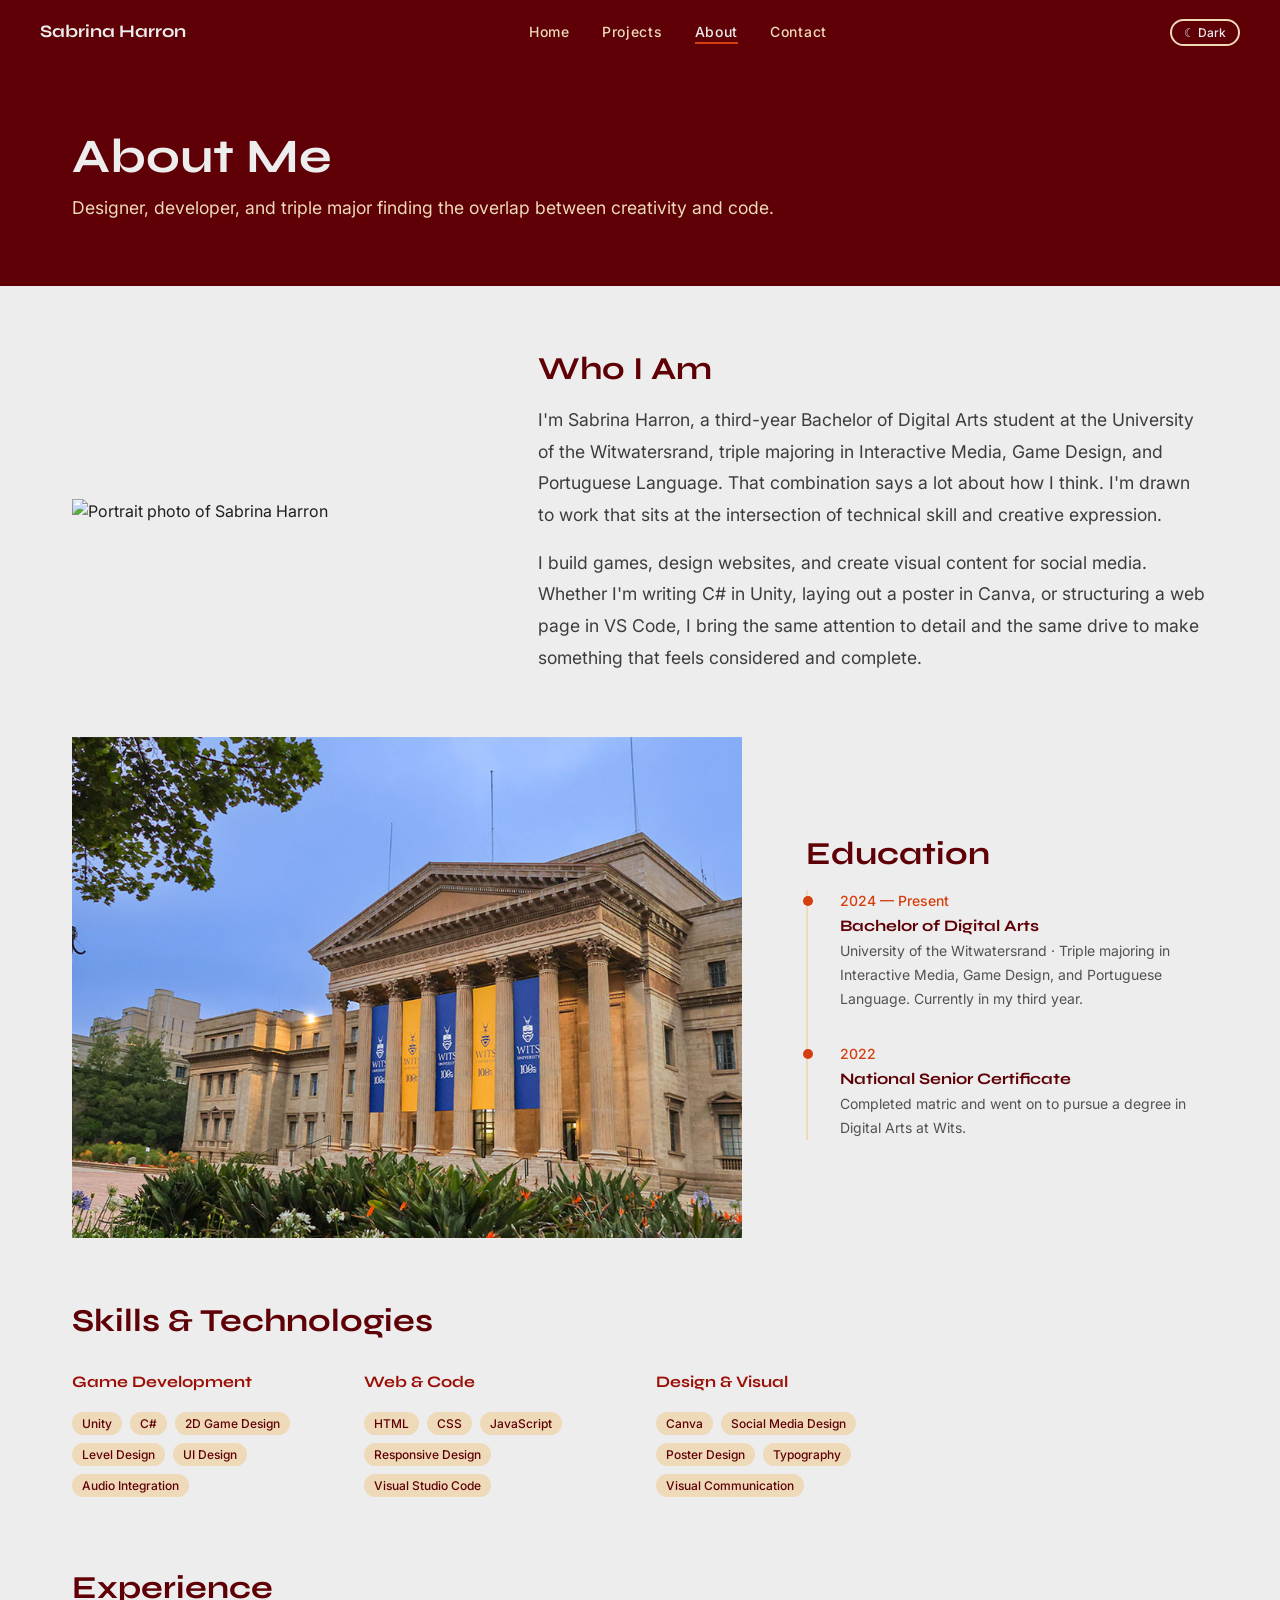
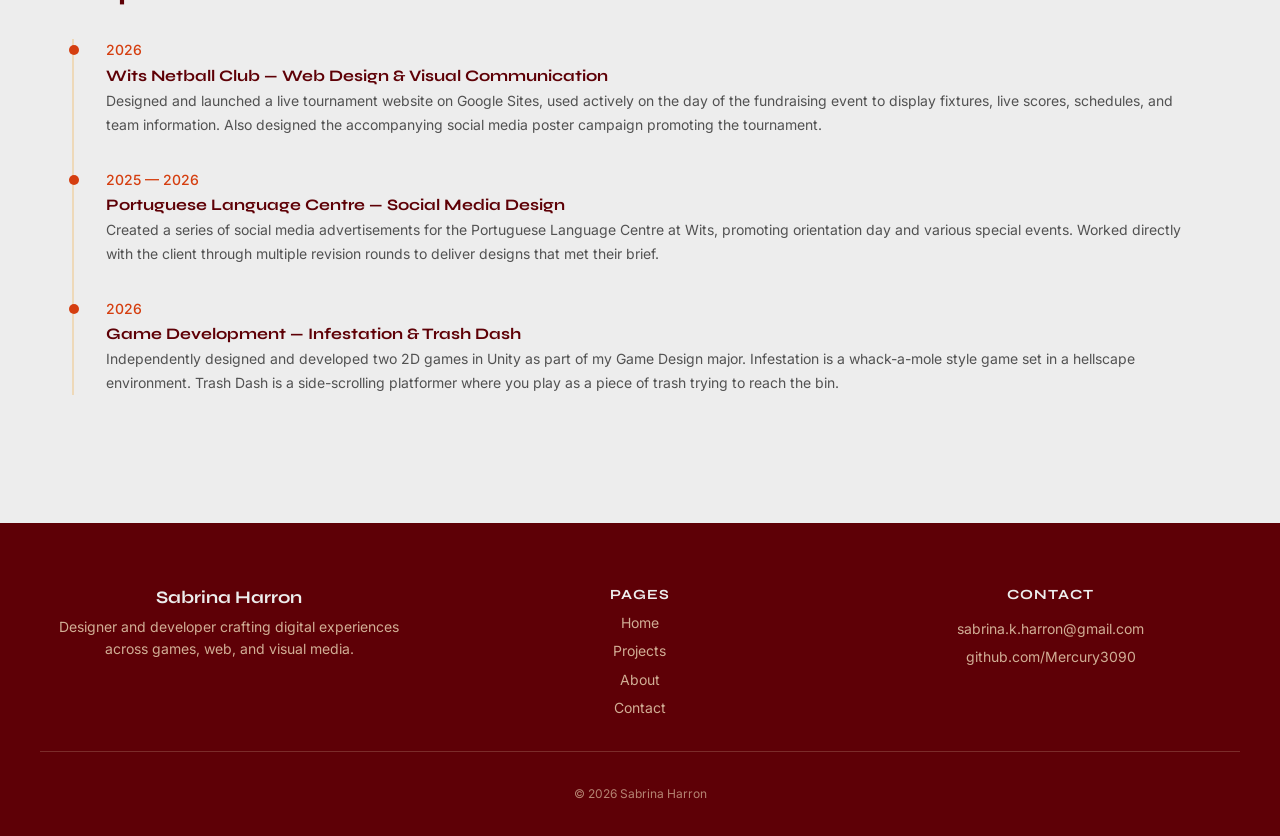
==== about.html @ 1bc6827d "Initial commit" ====
<!DOCTYPE html>
<html lang="en">
<head>
  <meta charset="UTF-8">
  <meta name="viewport" content="width=device-width, initial-scale=1.0">
  <title>About — Sabrina Harron</title>
  <link rel="stylesheet" href="css/styles.css">
  <script src="js/navigation.js" defer></script>
  <script src="js/theme.js" defer></script>
  
</head>
<body>
  <main>
    <section class="page-header">
      <div class="container">
        <h1>About Me</h1>
        <p>Designer, developer, and triple major finding the overlap between creativity and code.</p>
      </div>
    </section>

    <section class="about-section container">

      <div class="about-row">
        <div class="about-image">
          <img src="images/profile/profile.jpg" alt="Portrait photo of Sabrina Harron">
        </div>
        <div class="about-text">
          <h2>Who I Am</h2>
          <p>
            I'm Sabrina Harron, a third-year Bachelor of Digital Arts student at the University 
            of the Witwatersrand, triple majoring in Interactive Media, Game Design, and 
            Portuguese Language. That combination says a lot about how I think. I'm drawn to 
            work that sits at the intersection of technical skill and creative expression.
          </p>
          <p>
            I build games, design websites, and create visual content for social media. Whether 
            I'm writing C# in Unity, laying out a poster in Canva, or structuring a web page 
            in VS Code, I bring the same attention to detail and the same drive to make 
            something that feels considered and complete.
          </p>
        </div>
      </div>

      <div class="about-row about-row-reverse">
        <div class="about-text">
          <h2>Education</h2>
          <div class="timeline">
            <div class="timeline-item">
              <span class="timeline-year">2024 — Present</span>
              <h3>Bachelor of Digital Arts</h3>
              <p>University of the Witwatersrand · Triple majoring in Interactive Media, 
              Game Design, and Portuguese Language. Currently in my third year.</p>
            </div>
            <div class="timeline-item">
              <span class="timeline-year">2022</span>
              <h3>National Senior Certificate</h3>
              <p>Completed matric and went on to pursue a degree in Digital Arts at Wits.</p>
            </div>
          </div>
        </div>
            <div class="about-image about-image-secondary">
              <img src="images/projects/wits.jpg" alt="University of the Witwatersrand campus">
            </div>
        </div>
      </div>

      <div class="about-skills">
        <h2>Skills & Technologies</h2>
        <div class="skills-grid">

          <div class="skill-group">
            <h3>Game Development</h3>
            <div class="card-tags">
              <span class="tag">Unity</span>
              <span class="tag">C#</span>
              <span class="tag">2D Game Design</span>
              <span class="tag">Level Design</span>
              <span class="tag">UI Design</span>
              <span class="tag">Audio Integration</span>
            </div>
          </div>

          <div class="skill-group">
            <h3>Web & Code</h3>
            <div class="card-tags">
              <span class="tag">HTML</span>
              <span class="tag">CSS</span>
              <span class="tag">JavaScript</span>
              <span class="tag">Responsive Design</span>
              <span class="tag">Visual Studio Code</span>
            </div>
          </div>

          <div class="skill-group">
            <h3>Design & Visual</h3>
            <div class="card-tags">
              <span class="tag">Canva</span>
              <span class="tag">Social Media Design</span>
              <span class="tag">Poster Design</span>
              <span class="tag">Typography</span>
              <span class="tag">Visual Communication</span>
            </div>
          </div>

        </div>
      </div>

      <div class="about-experience">
        <h2>Experience</h2>
        <div class="timeline">

          <div class="timeline-item">
            <span class="timeline-year">2026</span>
            <h3>Wits Netball Club — Web Design & Visual Communication</h3>
            <p>Designed and launched a live tournament website on Google Sites, used 
            actively on the day of the fundraising event to display fixtures, live scores, 
            schedules, and team information. Also designed the accompanying social media 
            poster campaign promoting the tournament.</p>
          </div>

          <div class="timeline-item">
            <span class="timeline-year">2025 — 2026</span>
            <h3>Portuguese Language Centre — Social Media Design</h3>
            <p>Created a series of social media advertisements for the Portuguese Language 
            Centre at Wits, promoting orientation day and various special events. Worked 
            directly with the client through multiple revision rounds to deliver designs 
            that met their brief.</p>
          </div>

          <div class="timeline-item">
            <span class="timeline-year">2026</span>
            <h3>Game Development — Infestation & Trash Dash</h3>
            <p>Independently designed and developed two 2D games in Unity as part of my 
            Game Design major. Infestation is a whack-a-mole style game set in a hellscape 
            environment. Trash Dash is a side-scrolling platformer where you play as a piece 
            of trash trying to reach the bin.</p>
          </div>

        </div>
      </div>

    </section>

  </main>

  <footer class="site-footer">
  <div class="footer-grid">
    <div class="footer-brand">
      <h3>Sabrina Harron</h3>
      <p>Designer and developer crafting digital experiences across games, web, and visual media.</p>
    </div>
    <div class="footer-links">
      <h4>Pages</h4>
      <ul>
        <li><a href="index.html">Home</a></li>
        <li><a href="projects.html">Projects</a></li>
        <li><a href="about.html">About</a></li>
        <li><a href="contact.html">Contact</a></li>
      </ul>
    </div>
    <div class="footer-contact">
      <h4>Contact</h4>
      <a href="mailto:sabrina.k.harron@gmail.com">sabrina.k.harron@gmail.com</a>
      <a href="https://github.com/Mercury3090" target="_blank" rel="noopener">github.com/Mercury3090</a>
    </div>
  </div>
  <div class="footer-bottom">
    <p>&copy; 2026 Sabrina Harron</p>
  </div>
</footer>

</body>
</html>
---- css/styles.css ----
/* ── Fonts ── */
@import url('https://fonts.googleapis.com/css2?family=Syne:wght@400;500;700&family=Inter:wght@400;500&display=swap');

/* ── Variables ── */
:root {
  /* Colours */
  --color-deep-red: #5E0006; /*deep red*/
  --color-dark-red: #9B0F06; /*dark red*/
  --color-accent: #D53E0F;/*orange*/
  --color-beige: #EED9B9;/*beige*/
  --color-black: #1F1F1F;/*off-black*/
  --color-off-white: #EDEDED; /*off white*/

  /*TypographY*/
  --font-heading: 'Syne', sans-serif;
  --font-body: 'Inter', sans-serif;

  /*Type scale*/
  --text-h1: 3rem;
  --text-h2: 2rem;
  --text-h3: 1.4rem;
  --text-body: 1rem;
  --text-small: 0.875rem;

  /*Spacing*/
  --space-xs: 0.5rem;
  --space-sm: 1rem;
  --space-md: 2rem;
  --space-lg: 4rem;

  /*Border radius*/
  --radius-sm: 4px;
  --radius-md: 8px;
  --radius-lg: 16px;
}

/*BASE STYLE*/
* {
  margin: 0;
  padding: 0;
  box-sizing: border-box;
}

body {
  font-family: var(--font-body);
  font-size: var(--text-body);
  line-height: 1.6;
  color: var(--color-black);
  background-color: var(--color-off-white);
}

h1, h2, h3, h4 {
  font-family: var(--font-heading);
  font-weight: 700;
  line-height: 1.2;
}

h1 { font-size: var(--text-h1); }
h2 { font-size: var(--text-h2); }
h3 { font-size: var(--text-h3); }

/*NAVIGATION*/
.site-header {
  position: sticky;
  top: 0;
  z-index: 100;
  background-color: var(--color-deep-red);
  padding: 0 var(--space-md);
}

.nav {
  max-width: 1200px;
  margin: 0 auto;
  display: flex;
  align-items: center;
  justify-content: space-between;
  height: 64px;
}

.nav-logo {
  font-family: var(--font-heading);
  font-weight: 700;
  font-size: 1.1rem;
  color: var(--color-off-white);
  text-decoration: none;
}

.nav-links {
  list-style: none;
  display: flex;
  gap: var(--space-md);
}

.nav-links a {
  color: var(--color-beige);
  text-decoration: none;
  font-size: var(--text-small);
  font-weight: 500;
  letter-spacing: 0.05em;
  transition: color 0.2s ease;
}

.nav-links a:hover,
.nav-links a.active {
  color: var(--color-off-white);
}

.nav-links a.active {
  border-bottom: 2px solid var(--color-accent);
  padding-bottom: 2px;
}

/*HAMBURGER BUTTON*/
.nav-toggle {
  display: none;
  flex-direction: column;
  gap: 5px;
  background: none;
  border: none;
  cursor: pointer;
  padding: 4px;
}

.nav-toggle span {
  display: block;
  width: 24px;
  height: 2px;
  background-color: var(--color-off-white);
  transition: all 0.3s ease;
}

/*MOBILE STYLES*/
@media (max-width: 768px) {
  .nav-toggle {
    display: flex;
  }

  .nav-links {
    display: none;
    position: absolute;
    top: 64px;
    left: 0;
    right: 0;
    flex-direction: column;
    background-color: var(--color-deep-red);
    padding: var(--space-sm) var(--space-md);
    gap: var(--space-sm);
  }

  .nav-links.open {
    display: flex;
  }
}
/*UTILITIES */
.container {
  max-width: 1200px;
  margin: 0 auto;
  padding: 0 var(--space-md);
}

/*BUTTONS*/
.btn {
  display: inline-block;
  padding: 0.75rem 1.75rem;
  border-radius: var(--radius-md);
  font-family: var(--font-body);
  font-weight: 500;
  font-size: var(--text-small);
  text-decoration: none;
  cursor: pointer;
  border: none;
  transition: background-color 0.2s ease, transform 0.2s ease;
}

.btn:hover {
  transform: translateY(-2px);
}

.btn-primary {
  background-color: var(--color-accent);
  color: var(--color-off-white);
}

.btn-primary:hover {
  background-color: var(--color-dark-red);
}

.btn-secondary {
  background-color: transparent;
  color: var(--color-accent);
  border: 2px solid var(--color-accent);
}

.btn-secondary:hover {
  background-color: var(--color-accent);
  color: var(--color-off-white);
}

/*HERO INFO*/
.hero {
  min-height: 90vh;
  display: flex;
  align-items: center;
  justify-content: space-between;
  padding: var(--space-lg) var(--space-md);
  max-width: 1200px;
  margin: 0 auto;
  gap: var(--space-md);
}

.hero-content {
  max-width: 600px;
  display: flex;
  flex-direction: column;
  gap: var(--space-sm);
}

.hero-tag {
  font-size: var(--text-small);
  font-weight: 500;
  color: var(--color-accent);
  letter-spacing: 0.1em;
  text-transform: uppercase;
}

.hero h1 {
  font-size: clamp(2.5rem, 5vw, 4rem);
  color: var(--color-deep-red);
}

.hero-tagline {
  font-size: 1.1rem;
  color: var(--color-black);
  opacity: 0.8;
  max-width: 500px;
}

.hero-visual {
  width: 400px;
  height: 400px;
  border-radius: 50%;
  background-color: var(--color-beige);
  flex-shrink: 0;
}

.hero-visual img {
  width: 100%;
  height: 100%;
  object-fit: cover;
  border-radius: 50%;
}

/*INTRO*/
.intro {
  padding: var(--space-lg) var(--space-md);
  border-top: 1px solid var(--color-beige);
}

.intro-text {
  font-size: 1.15rem;
  max-width: 700px;
  color: var(--color-black);
  opacity: 0.85;
}

/*FEATURED PROJECTS*/
.featured {
  padding: var(--space-lg) var(--space-md);
  display: flex;
  flex-direction: column;
  gap: var(--space-md);
}

.featured h2 {
  color: var(--color-deep-red);
}

.featured-grid {
  display: grid;
  grid-template-columns: repeat(auto-fill, minmax(300px, 1fr));
  gap: var(--space-md);
}

.project-card {
  background-color: white;
  border-radius: var(--radius-lg);
  overflow: hidden;
  border: 1px solid var(--color-beige);
  transition: transform 0.3s ease, box-shadow 0.3s ease;
}

.project-card:hover {
  transform: translateY(-6px);
  box-shadow: 0 12px 32px rgba(94, 0, 6, 0.12);
}

.card-image {
  width: 100%;
  height: 220px;
  overflow: hidden;
  background-color: var(--color-beige);
}

.card-image img {
  width: 100%;
  height: 100%;
  object-fit: cover;
  transition: transform 0.3s ease;
}

.project-card:hover .card-image img {
  transform: scale(1.05);
}

.card-body {
  padding: var(--space-sm);
  display: flex;
  flex-direction: column;
  gap: var(--space-xs);
}

.card-body h3 {
  color: var(--color-deep-red);
}

.card-body p {
  color: var(--color-black);
  opacity: 0.75;
  font-size: var(--text-small);
}

.featured-cta {
  text-align: center;
  margin-top: var(--space-sm);
}

/*FOOTER*/
.site-footer {
  background-color: var(--color-deep-red);
  color: var(--color-beige);
  padding: var(--space-md);
  text-align: center;
  font-size: var(--text-small);
  margin-top: var(--space-lg);
}

@media (max-width: 768px) {
  .hero {
    flex-direction: column;
    min-height: auto;
    padding: var(--space-md);
    text-align: center;
    align-items: center;
  }

  .hero-visual {
    width: 250px;
    height: 250px;
  }

  .hero-tagline {
    margin: 0 auto;
  }
}
/*PAGE HEADER*/
.page-header {
  background-color: var(--color-deep-red);
  color: var(--color-off-white);
  padding: var(--space-lg) var(--space-md);
}

.page-header h1 {
  color: var(--color-off-white);
  margin-bottom: var(--space-xs);
}

.page-header p {
  color: var(--color-beige);
  font-size: 1.1rem;
}

/*PROJECTS SECTION*/
.projects-section {
  padding: var(--space-lg) var(--space-md);
  display: flex;
  flex-direction: column;
  gap: var(--space-lg);
}

.projects-category {
  display: flex;
  flex-direction: column;
  gap: var(--space-md);
}

.category-title {
  font-size: 1.2rem;
  color: var(--color-dark-red);
  padding-bottom: var(--space-xs);
  border-bottom: 2px solid var(--color-beige);
}

.projects-grid {
  display: grid;
  grid-template-columns: repeat(auto-fill, minmax(300px, 1fr));
  gap: var(--space-md);
}

/*CARD OVERLAY*/
.card-image {
  position: relative;
  cursor: pointer;
}

.card-overlay {
  position: absolute;
  inset: 0;
  background-color: rgba(94, 0, 6, 0.7);
  display: flex;
  align-items: center;
  justify-content: center;
  opacity: 0;
  transition: opacity 0.3s ease;
}

.card-overlay span {
  color: white;
  font-weight: 500;
  font-size: var(--text-small);
  letter-spacing: 0.05em;
}

.card-image:hover .card-overlay {
  opacity: 1;
}

/*TAGS*/
.card-tags {
  display: flex;
  flex-wrap: wrap;
  gap: var(--space-xs);
  margin: var(--space-xs) 0;
}

.tag {
  background-color: var(--color-beige);
  color: var(--color-deep-red);
  padding: 2px 10px;
  border-radius: 99px;
  font-size: 0.75rem;
  font-weight: 500;
}

/*MODAL*/
.modal {
  display: none;
  position: fixed;
  top: 50%;
  left: 50%;
  transform: translate(-50%, -50%);
  z-index: 300;
  background: white;
  border-radius: var(--radius-lg);
  padding: var(--space-md);
  max-width: 600px;
  width: 90%;
  max-height: 90vh;
  overflow-y: auto;
}

.modal.open {
  display: block;
}

.modal img {
  width: 100%;
  border-radius: var(--radius-md);
  margin-bottom: var(--space-sm);
}

.modal h3 {
  color: var(--color-deep-red);
  margin-bottom: var(--space-xs);
}

.modal-close {
  float: right;
  background: none;
  border: none;
  font-size: 1.5rem;
  cursor: pointer;
  color: var(--color-black);
  line-height: 1;
}

.modal-backdrop {
  display: none;
  position: fixed;
  inset: 0;
  background: rgba(0, 0, 0, 0.5);
  z-index: 200;
}

.modal-backdrop.open {
  display: block;
}

/*BACK LINK*/
.back-link {
  display: inline-block;
  color: var(--color-accent);
  text-decoration: none;
  font-size: 1.3rem;
  margin-bottom: var(--space-sm);
  transition: color 0.2s ease;
}

.back-link:hover {
  color: var(--color-off-white);
}

/*PROJECT DETAIL LAYOUT*/
.project-detail {
  padding: var(--space-lg) var(--space-md);
  display: flex;
  flex-direction: column;
  gap: var(--space-lg);
}

.detail-grid {
  display: grid;
  grid-template-columns: 1fr 1fr;
  gap: var(--space-md);
}

.detail-block {
  display: flex;
  flex-direction: column;
  gap: var(--space-xs);
}

.detail-block h2 {
  font-size: 1.2rem;
  color: var(--color-deep-red);
  padding-bottom: var(--space-xs);
  border-bottom: 2px solid var(--color-beige);
}

.detail-block p {
  color: var(--color-black);
  opacity: 0.85;
  line-height: 1.8;
}

/*GALLERY*/
.gallery {
  position: relative;
  width: 100%;
  border-radius: var(--radius-lg);
  overflow: hidden;
  background-color: var(--color-beige);
}

.gallery-track {
  display: flex;
  transition: transform 0.4s ease;
}

/*PORTRAIT GALLERY*/
.gallery-portrait .gallery-slide {
  height: 500px;
  object-fit: contain;
  background-color: var(--color-off-white);
}

.gallery-slide {
  min-width: 100%;
  height: 480px;
  object-fit: cover;
}

.gallery-btn {
  position: absolute;
  top: 50%;
  transform: translateY(-50%);
  background: rgba(94, 0, 6, 0.7);
  color: white;
  border: none;
  width: 44px;
  height: 44px;
  border-radius: 50%;
  font-size: 1.5rem;
  cursor: pointer;
  display: flex;
  align-items: center;
  justify-content: center;
  transition: background 0.2s ease;
  z-index: 10;
}

.gallery-btn:hover {
  background: var(--color-deep-red);
}

.gallery-prev { left: 1rem; }
.gallery-next { right: 1rem; }

.gallery-dots {
  position: absolute;
  bottom: 1rem;
  left: 50%;
  transform: translateX(-50%);
  display: flex;
  gap: 8px;
}

.gallery-dot {
  width: 10px;
  height: 10px;
  border-radius: 50%;
  border: none;
  background: rgba(255, 255, 255, 0.5);
  cursor: pointer;
  transition: background 0.2s ease;
}

.gallery-dot.active {
  background: white;
}

@media (max-width: 768px) {
  .detail-grid {
    grid-template-columns: 1fr;
  }

  .gallery-slide {
    height: 260px;
  }
}
/*ABOUT SECTION*/
.about-section {
  padding: var(--space-lg) var(--space-md);
  display: flex;
  flex-direction: column;
  gap: var(--space-lg);
}

/*ZLAYOUT ROWS*/
.about-row {
  display: grid;
  grid-template-columns: 0.6fr 1fr;
  gap: var(--space-lg);
  align-items: center;
}

.about-row-reverse {
  direction: rtl;
}

.about-row-reverse > * {
  direction: ltr;
}

.about-image {
  .about-image {
  border-radius: var(--radius-lg);
  overflow: hidden;
  aspect-ratio: 4/5;
  background-color: var(--color-beige);
}
}

.about-image img {
  width: 100%;
  height: 100%;
  object-fit: cover;
}

.about-image-secondary {
  display: flex;
  align-items: center;
  justify-content: center;
}

.about-decoration {
  width: 80%;
  aspect-ratio: 1;
  border-radius: 50%;
  background-color: var(--color-beige);
  border: 4px solid var(--color-accent);
}

.about-text {
  display: flex;
  flex-direction: column;
  gap: var(--space-sm);
}

.about-text h2 {
  color: var(--color-deep-red);
}

.about-text p {
  color: var(--color-black);
  opacity: 0.85;
  line-height: 1.8;
  font-size: 1.1rem;
}

/*TIMELINE*/
.timeline {
  display: flex;
  flex-direction: column;
  gap: var(--space-md);
  border-left: 2px solid var(--color-beige);
  padding-left: var(--space-md);
}

.timeline-item {
  display: flex;
  flex-direction: column;
  gap: 4px;
  position: relative;
}

.timeline-item::before {
  content: '';
  position: absolute;
  left: calc(-1 * var(--space-md) - 5px);
  top: 6px;
  width: 10px;
  height: 10px;
  border-radius: 50%;
  background-color: var(--color-accent);
}

.timeline-year {
  font-size: var(--text-small);
  font-weight: 500;
  color: var(--color-accent);
}

.timeline-item h3 {
  font-size: 1rem;
  color: var(--color-deep-red);
}

.timeline-item p {
  font-size: var(--text-small);
  color: var(--color-black);
  opacity: 0.75;
  line-height: 1.7;
}

/*SKILLS GRID*/
.about-skills {
  display: flex;
  flex-direction: column;
  gap: var(--space-md);
}

.about-skills h2 {
  color: var(--color-deep-red);
}

.skills-grid {
  display: grid;
  grid-template-columns: repeat(auto-fill, minmax(220px, 1fr));
  gap: var(--space-md);
}

.skill-group {
  display: flex;
  flex-direction: column;
  gap: var(--space-xs);
}

.skill-group h3 {
  font-size: 1rem;
  color: var(--color-dark-red);
  margin-bottom: 4px;
}

/*EXPERIENCE*/
.about-experience {
  display: flex;
  flex-direction: column;
  gap: var(--space-md);
}

.about-experience h2 {
  color: var(--color-deep-red);
}

@media (max-width: 768px) {
  .about-row {
    grid-template-columns: 1fr;
    direction: ltr;
  }

  .about-row-reverse {
    direction: ltr;
  }

  .about-image {
    aspect-ratio: 16/9;
  }
}
/*CONTACT SECTION*/
.contact-section {
  padding: var(--space-lg) var(--space-md);
}

.contact-grid {
  display: grid;
  grid-template-columns: 1fr 1fr;
  gap: var(--space-lg);
  align-items: start;
}

/*CONTACT FORM*/
.contact-form-wrapper {
  display: flex;
  flex-direction: column;
  gap: var(--space-md);
}

.contact-form-wrapper h2 {
  color: var(--color-deep-red);
}

.contact-form {
  display: flex;
  flex-direction: column;
  gap: var(--space-sm);
}

.form-group {
  display: flex;
  flex-direction: column;
  gap: 6px;
}

.form-group label {
  font-size: var(--text-small);
  font-weight: 500;
  color: var(--color-black);
}

.form-group input,
.form-group textarea {
  padding: 0.75rem 1rem;
  border: 2px solid var(--color-beige);
  border-radius: var(--radius-md);
  font-family: var(--font-body);
  font-size: var(--text-body);
  color: var(--color-black);
  background-color: white;
  transition: border-color 0.2s ease;
  resize: vertical;
}

.form-group input:focus,
.form-group textarea:focus {
  outline: none;
  border-color: var(--color-accent);
}

.form-group input.input-error,
.form-group textarea.input-error {
  border-color: #c0392b;
}

.form-error {
  font-size: 0.8rem;
  color: #c0392b;
  display: none;
}

.form-error.visible {
  display: block;
}

.form-success {
  display: none;
  padding: var(--space-sm);
  background-color: #e8f5e9;
  border-radius: var(--radius-md);
  color: #2e7d32;
  font-size: var(--text-small);
  font-weight: 500;
}

.form-success.visible {
  display: block;
}

/*CONTACT INFO*/
.contact-info {
  display: flex;
  flex-direction: column;
  gap: var(--space-md);
}

.contact-info h2 {
  color: var(--color-deep-red);
}

.contact-methods {
  display: flex;
  flex-direction: column;
  gap: var(--space-xs);
}

.contact-method {
  display: flex;
  align-items: center;
  gap: var(--space-sm);
  padding: var(--space-sm);
  border-radius: var(--radius-md);
  border: 1px solid var(--color-beige);
  text-decoration: none;
  color: var(--color-black);
  transition: border-color 0.2s ease, background 0.2s ease;
}

.contact-method:hover {
  border-color: var(--color-accent);
  background-color: white;
}

.contact-icon {
  width: 40px;
  height: 40px;
  border-radius: 50%;
  background-color: var(--color-deep-red);
  color: var(--color-off-white);
  display: flex;
  align-items: center;
  justify-content: center;
  font-size: 0.9rem;
  font-weight: 700;
  flex-shrink: 0;
}

.contact-method strong {
  display: block;
  font-size: var(--text-small);
  color: var(--color-deep-red);
}

.contact-method span {
  font-size: 0.8rem;
  color: var(--color-black);
  opacity: 0.7;
}

/*CONTACT GALLERY*/
.contact-gallery {
  border-radius: var(--radius-lg);
  overflow: hidden;
}

.contact-gallery .gallery-slide {
  height: 180px;
  width: 100%;
}

/*RESPONSIVE*/
@media (max-width: 768px) {
  .contact-grid {
    grid-template-columns: 1fr;
  }
}

/*DARK MODE*/
body.dark-mode {
  --color-black: #EDEDED;
  --color-off-white: #1a1a1a;
  --color-beige: #2a2a2a;
}

body.dark-mode .project-card {
  background-color: #2a2a2a;
  border-color: #3a3a3a;
}

body.dark-mode .form-group input,
body.dark-mode .form-group textarea {
  background-color: #2a2a2a;
  color: #EDEDED;
  border-color: #3a3a3a;
}

body.dark-mode .contact-method {
  background-color: #2a2a2a;
  border-color: #3a3a3a;
}

body.dark-mode .tag {
  background-color: #3a3a3a;
}

/*THEME TOGGLE INFO*/
.theme-toggle {
  background: none;
  border: 2px solid var(--color-beige);
  border-radius: 99px;
  color: var(--color-off-white);
  padding: 4px 12px;
  font-size: 0.75rem;
  font-weight: 500;
  cursor: pointer;
  transition: all 0.2s ease;
  font-family: var(--font-body);
}

.theme-toggle:hover {
  background-color: var(--color-beige);
  color: var(--color-deep-red);
}

/*FOOTER INFO*/
.site-footer {
  background-color: var(--color-deep-red);
  color: var(--color-beige);
  padding: var(--space-lg) var(--space-md) var(--space-md);
  margin-top: var(--space-lg);
}

.footer-grid {
  max-width: 1200px;
  margin: 0 auto;
  display: grid;
  grid-template-columns: 1fr 1fr 1fr;
  gap: var(--space-md);
  padding-bottom: var(--space-md);
  border-bottom: 1px solid rgba(238, 217, 185, 0.2);
  margin-bottom: var(--space-md);
}

.footer-brand h3 {
  color: var(--color-off-white);
  font-size: 1.1rem;
  margin-bottom: var(--space-xs);
}

.footer-brand p {
  font-size: var(--text-small);
  color: var(--color-beige);
  opacity: 0.8;
  line-height: 1.6;
}

.footer-links h4,
.footer-contact h4 {
  color: var(--color-off-white);
  font-size: var(--text-small);
  margin-bottom: var(--space-xs);
  text-transform: uppercase;
  letter-spacing: 0.08em;
}

.footer-links ul {
  list-style: none;
  display: flex;
  flex-direction: column;
  gap: 6px;
}

.footer-links a,
.footer-contact a {
  color: var(--color-beige);
  text-decoration: none;
  font-size: var(--text-small);
  opacity: 0.8;
  transition: opacity 0.2s ease;
}

.footer-links a:hover,
.footer-contact a:hover {
  opacity: 1;
}

.footer-contact {
  display: flex;
  flex-direction: column;
  gap: 6px;
}

.footer-contact a {
  display: block;
}

.footer-bottom {
  max-width: 1200px;
  margin: 0 auto;
  text-align: center;
  font-size: 0.75rem;
  opacity: 0.6;
}

@media (max-width: 768px) {
  .footer-grid {
    grid-template-columns: 1fr;
    gap: var(--space-sm);
  }
}
/*DARK MODE FIXES*/

body.dark-mode .page-header p {
  color: #b0b0b0;
}

body.dark-mode .nav-links a {
  color: #b0b0b0;
}

body.dark-mode .nav-logo {
  color: #b0b0b0;
}

body.dark-mode .theme-toggle {
  color: #b0b0b0;
  border-color: #b0b0b0;
}

body.dark-mode h1,
body.dark-mode h2,
body.dark-mode h3,
body.dark-mode h4 {
  color: #b0b0b0;
}

body.dark-mode .footer-brand h3,
body.dark-mode .footer-links h4,
body.dark-mode .footer-contact h4 {
  color: #b0b0b0;
}

body.dark-mode .footer-links a,
body.dark-mode .footer-contact a,
body.dark-mode .footer-brand p,
body.dark-mode .footer-bottom p {
  color: #b0b0b0;
}
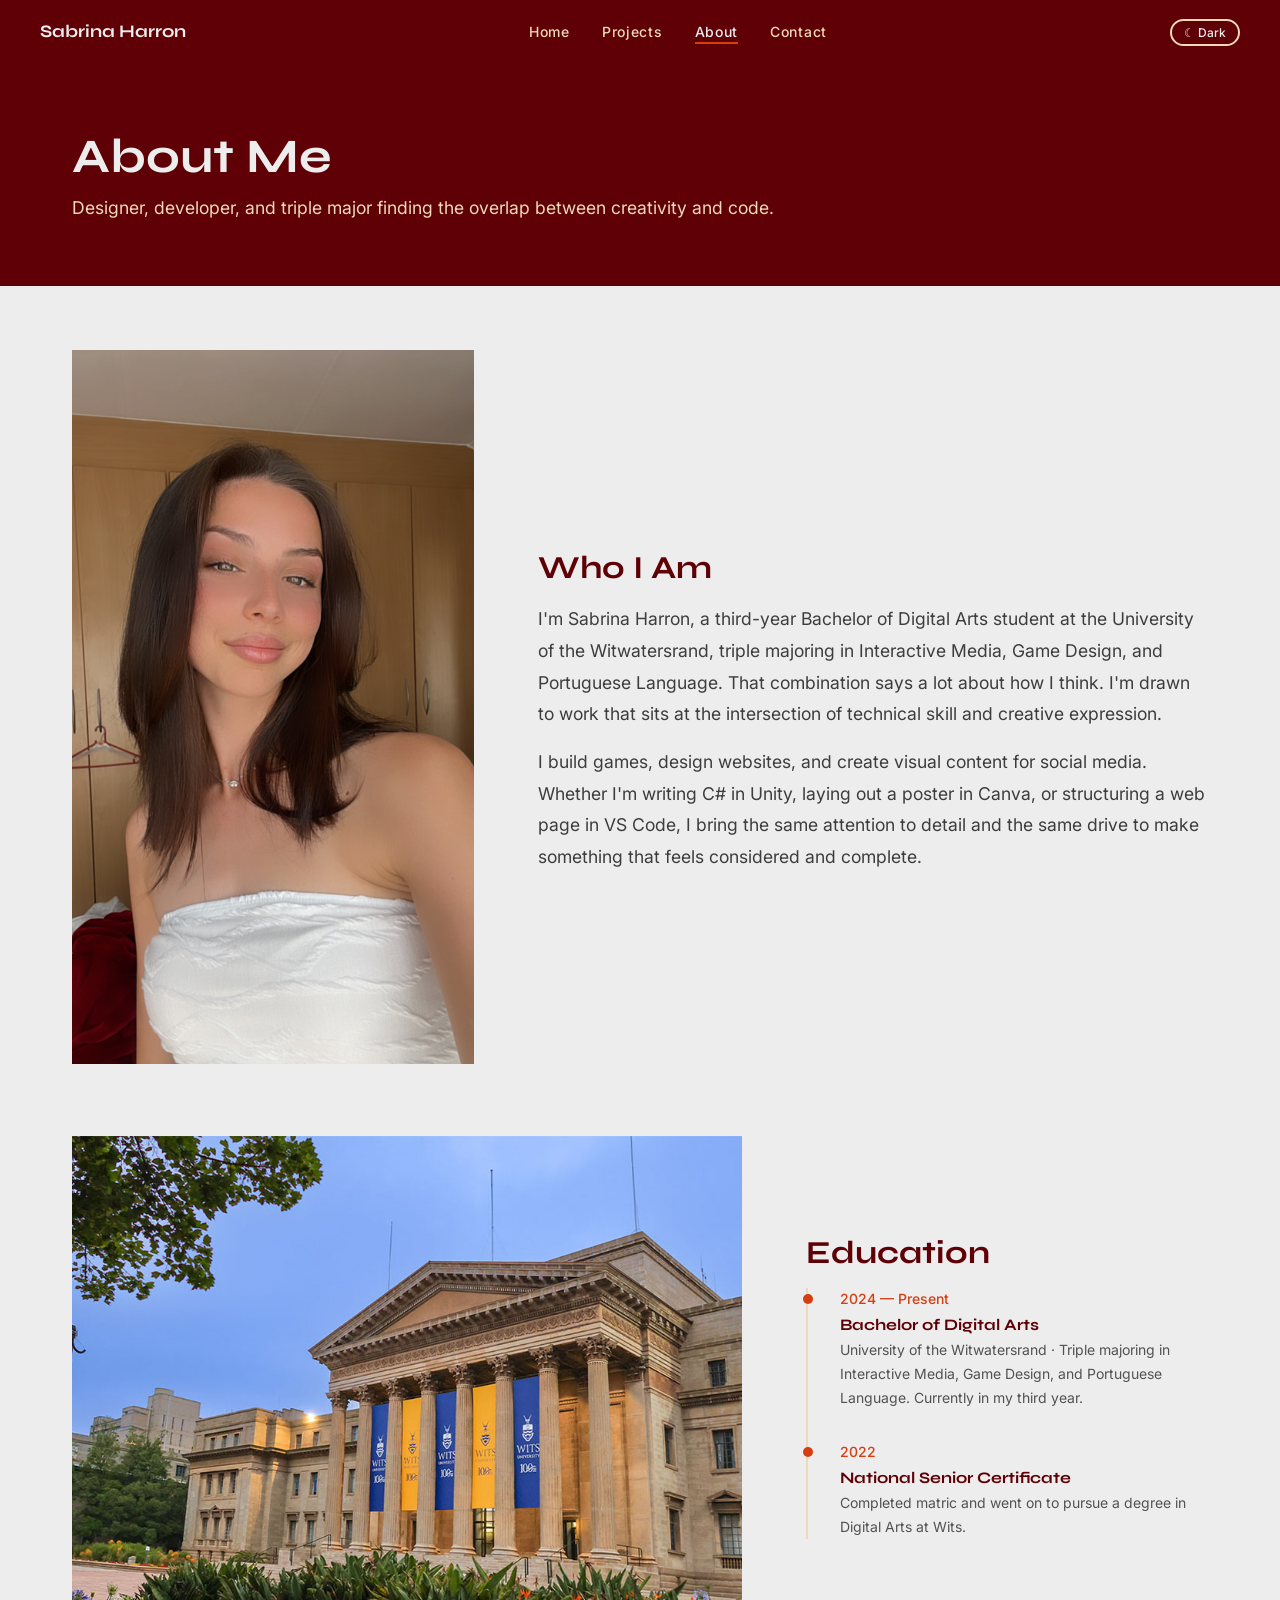
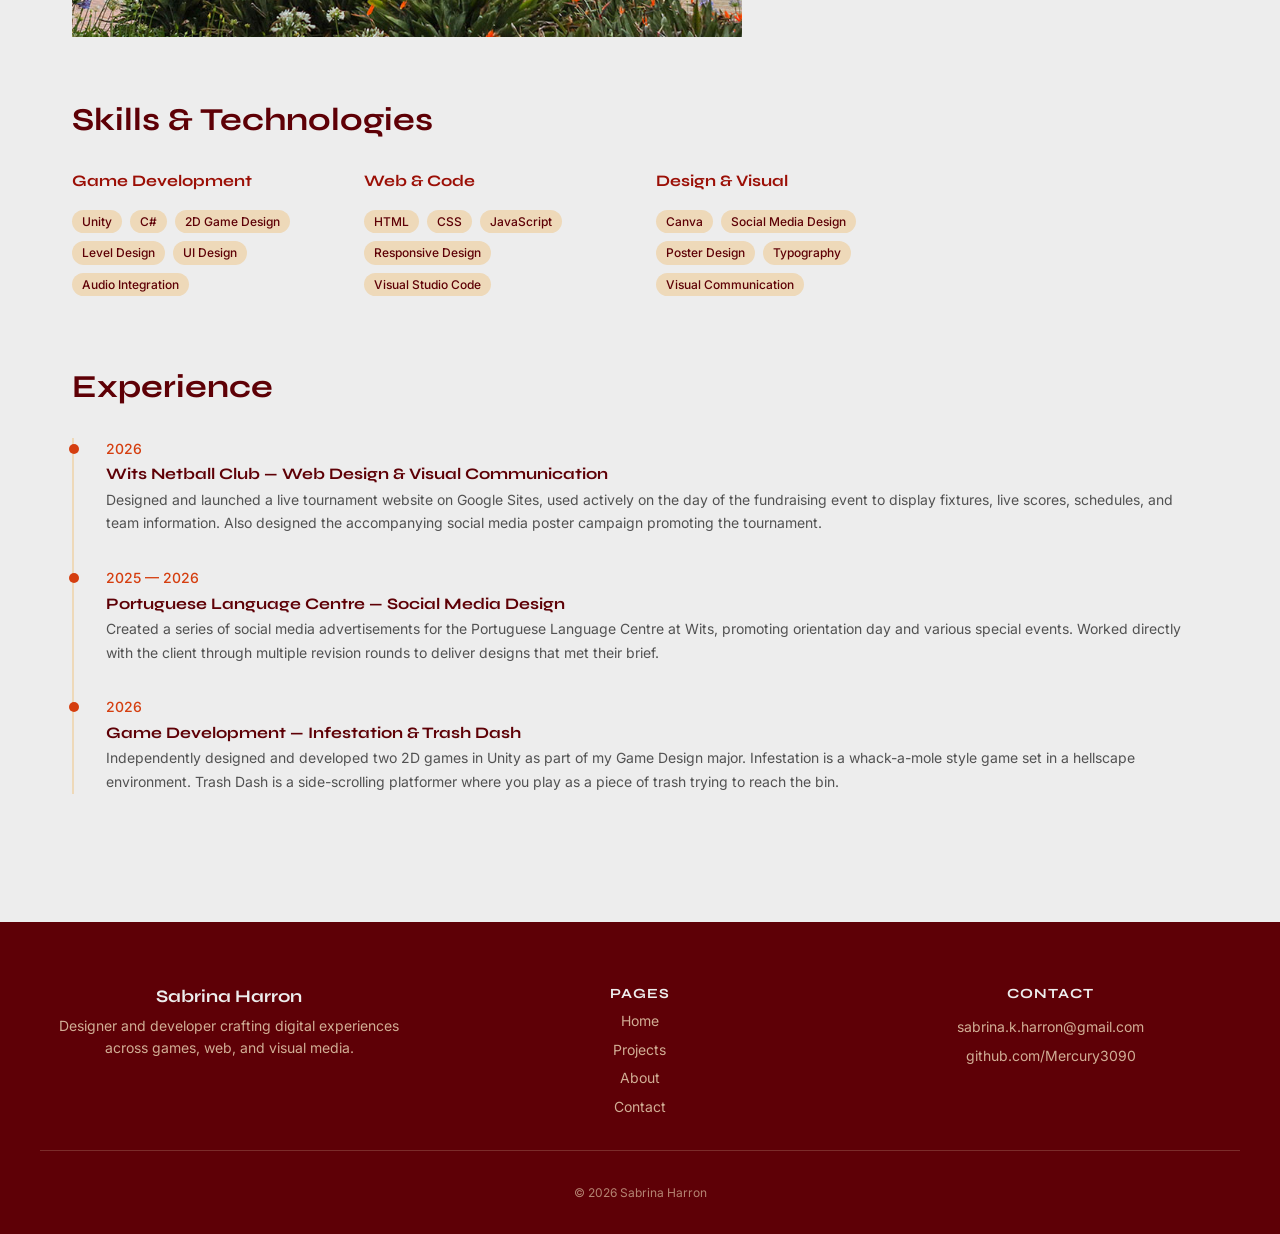
==== commit cc31ceea: "fix" ====
--- a/about.html
+++ b/about.html
@@ -22,7 +22,7 @@
 
       <div class="about-row">
         <div class="about-image">
-          <img src="images/profile/profile.jpg" alt="Portrait photo of Sabrina Harron">
+          <img src="images/profile/profile.JPG" alt="Portrait photo of Sabrina Harron">
         </div>
         <div class="about-text">
           <h2>Who I Am</h2>
--- a/css/styles.css
+++ b/css/styles.css
@@ -1143,4 +1143,19 @@
 body.dark-mode .footer-brand p,
 body.dark-mode .footer-bottom p {
   color: #b0b0b0;
+}
+body.dark-mode .modal {
+  background-color: #2a2a2a;
+}
+
+body.dark-mode .modal h3 {
+  color: #b0b0b0;
+}
+
+body.dark-mode .modal p {
+  color: #b0b0b0;
+}
+
+body.dark-mode .modal-close {
+  color: #b0b0b0;
 }
